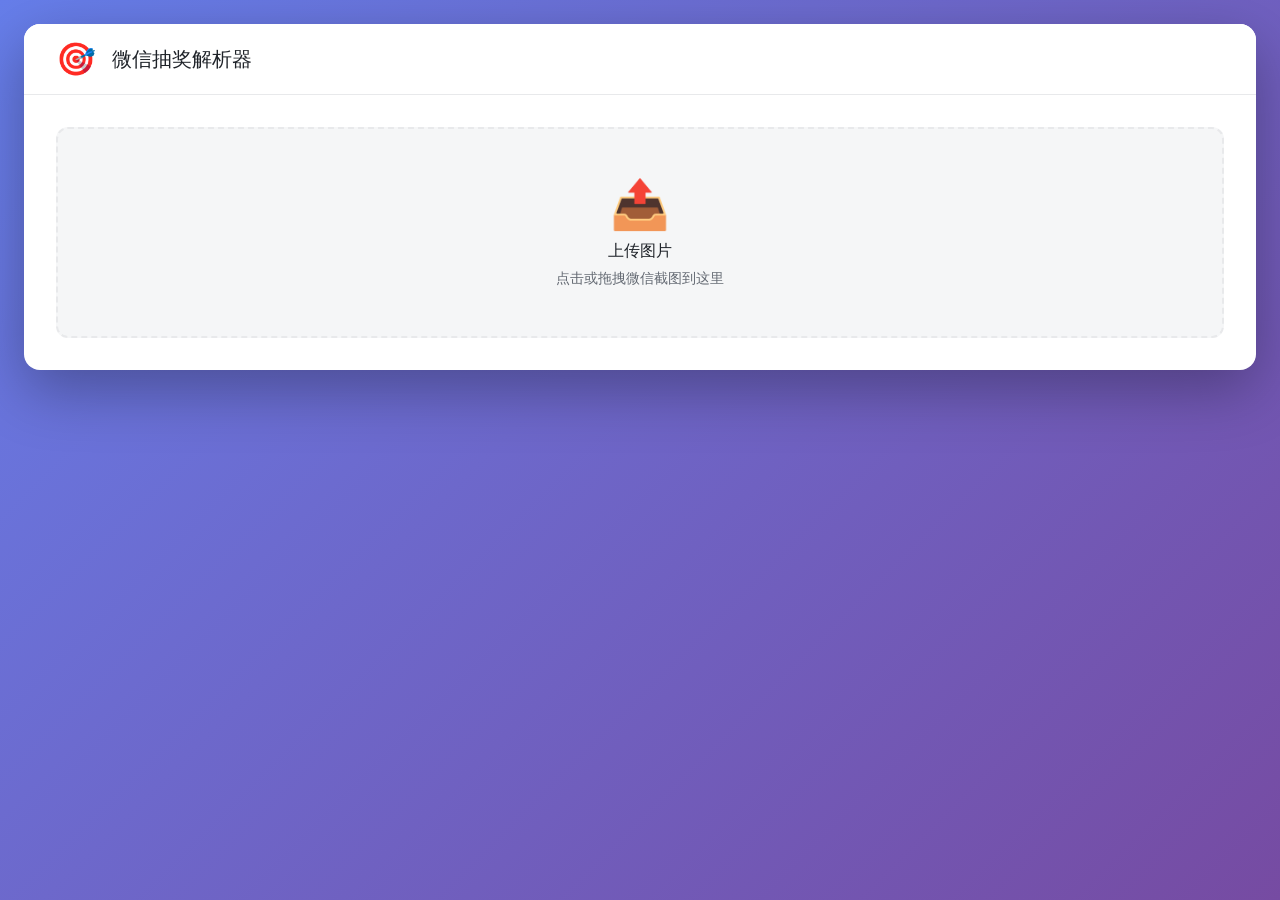
==== templates/index.html @ 7b0d1d84 "feat: initial WeChat lottery parser with OCR and web UI" ====
<!DOCTYPE html>
<html lang="zh-CN">
<head>
    <meta charset="UTF-8">
    <meta name="viewport" content="width=device-width, initial-scale=1.0">
    <title>微信抽奖解析器</title>
    <link rel="stylesheet" href="/static/css/style.css">
</head>
<body>
    <div class="page-container">
        <header class="header">
            <div class="header-left">
                <div class="logo">🎯</div>
                <h1 class="title">微信抽奖解析器</h1>
            </div>
            <div class="header-right">
                <button class="btn-text" id="btn-reupload" style="display: none;">
                    <span>↻</span> 重新上传
                </button>
                <button class="btn-text" id="btn-export" style="display: none;">
                    <span>↓</span> 导出结果
                </button>
            </div>
        </header>

        <main class="main-content">
            <div class="upload-area" id="upload-area">
                <div class="upload-content" id="upload-content">
                    <div class="upload-icon">📤</div>
                    <div class="upload-title">上传图片</div>
                    <div class="upload-subtitle">点击或拖拽微信截图到这里</div>
                </div>
                <div class="upload-progress" id="upload-progress" style="display: none;">
                    <div class="spinner"></div>
                    <div class="progress-text">解析中...</div>
                    <div class="progress-bar">
                        <div class="progress-fill" id="progress-fill"></div>
                    </div>
                </div>
                <input type="file" id="file-input" accept=".png,.jpg,.jpeg" hidden>
            </div>

            <div class="lottery-area" id="lottery-area" style="display: none;">
                <div class="participants-grid" id="participants-grid"></div>
                
                <div class="lottery-controls">
                    <button class="btn-primary" id="btn-lottery">
                        <span>🎲</span> 开始抽奖
                    </button>
                </div>

                <div class="winners-section" id="winners-section" style="display: none;">
                    <div class="section-title">
                        <span>🏆</span> 已中奖者
                    </div>
                    <div class="winners-list" id="winners-list"></div>
                </div>
            </div>

            <div class="status-bar" id="status-bar" style="display: none;">
                <span>参与者: <strong id="total-count">0</strong> 人</span>
                <span>|</span>
                <span>已抽取: <strong id="drawn-count">0</strong> 人</span>
            </div>
        </main>
    </div>

    <div class="winner-modal" id="winner-modal" style="display: none;">
        <div class="modal-backdrop"></div>
        <div class="modal-content">
            <div class="modal-header">
                <div class="celebration">🎉</div>
                <div class="modal-title">恭喜！</div>
            </div>
            <div class="modal-body">
                <div class="winner-avatar">
                    <img id="winner-avatar-img" src="" alt="中奖者头像">
                </div>
                <div class="winner-name" id="winner-name"></div>
                <div class="winner-round" id="winner-round"></div>
            </div>
            <div class="modal-footer">
                <button class="btn-primary" id="btn-continue">继续抽奖</button>
                <button class="btn-secondary" id="btn-view-winners">查看名单</button>
            </div>
        </div>
    </div>

    <div class="error-toast" id="error-toast" style="display: none;">
        <span id="error-message"></span>
    </div>

    <script src="/static/js/app.js"></script>
</body>
</html>
---- static/css/style.css ----
:root {
    --primary-color: #07C160;
    --primary-dark: #06AD56;
    --primary-light: #E8F8EE;
    
    --text-primary: #1F2329;
    --text-secondary: #646A73;
    --border-color: #E8E9EB;
    --bg-light: #F5F6F7;
    
    --success-color: #00B42A;
    --warning-color: #FFAB00;
    --error-color: #F53F3F;
    
    --gold-color: #FFD700;
    --silver-color: #C0C0C0;
    
    --spacing-xs: 4px;
    --spacing-sm: 8px;
    --spacing-md: 16px;
    --spacing-lg: 24px;
    --spacing-xl: 32px;
    --spacing-2xl: 48px;
    
    --radius-sm: 6px;
    --radius-md: 8px;
    --radius-lg: 12px;
    --radius-xl: 16px;
    --radius-full: 50%;
    
    --shadow-sm: 0 2px 8px rgba(0, 0, 0, 0.1);
    --shadow-md: 0 4px 12px rgba(0, 0, 0, 0.15);
    --shadow-lg: 0 20px 60px rgba(0, 0, 0, 0.3);
    
    --font-family: -apple-system, BlinkMacSystemFont, "Segoe UI", "PingFang SC", "Hiragino Sans GB", "Microsoft YaHei", sans-serif;
}

* {
    margin: 0;
    padding: 0;
    box-sizing: border-box;
}

body {
    font-family: var(--font-family);
    background: linear-gradient(135deg, #667eea 0%, #764ba2 100%);
    min-height: 100vh;
    padding: var(--spacing-lg);
}

.page-container {
    max-width: 1400px;
    margin: 0 auto;
    background: white;
    border-radius: var(--radius-xl);
    box-shadow: var(--shadow-lg);
    overflow: hidden;
}

.header {
    display: flex;
    justify-content: space-between;
    align-items: center;
    padding: var(--spacing-md) var(--spacing-xl);
    border-bottom: 1px solid var(--border-color);
    background: white;
}

.header-left {
    display: flex;
    align-items: center;
    gap: var(--spacing-md);
}

.logo {
    font-size: 32px;
}

.title {
    font-size: 20px;
    font-weight: 500;
    color: var(--text-primary);
}

.header-right {
    display: flex;
    gap: var(--spacing-md);
}

.btn-text {
    background: none;
    border: none;
    color: var(--text-secondary);
    font-size: 14px;
    cursor: pointer;
    padding: var(--spacing-sm) var(--spacing-md);
    border-radius: var(--radius-md);
    transition: all 0.2s ease;
}

.btn-text:hover {
    background: var(--bg-light);
    color: var(--text-primary);
}

.btn-text span {
    margin-right: var(--spacing-xs);
}

.main-content {
    padding: var(--spacing-xl);
}

.upload-area {
    border: 2px dashed var(--border-color);
    border-radius: var(--radius-lg);
    padding: var(--spacing-2xl);
    text-align: center;
    cursor: pointer;
    transition: all 0.3s ease;
    background: var(--bg-light);
}

.upload-area:hover {
    border-color: var(--primary-color);
    background: var(--primary-light);
}

.upload-area.dragover {
    border-color: var(--primary-color);
    background: var(--primary-light);
    transform: scale(1.02);
}

.upload-content {
    display: flex;
    flex-direction: column;
    align-items: center;
    gap: var(--spacing-sm);
}

.upload-icon {
    font-size: 48px;
    color: var(--text-secondary);
}

.upload-title {
    font-size: 16px;
    color: var(--text-primary);
    font-weight: 500;
}

.upload-subtitle {
    font-size: 14px;
    color: var(--text-secondary);
}

.upload-progress {
    display: flex;
    flex-direction: column;
    align-items: center;
    gap: var(--spacing-md);
}

.spinner {
    width: 40px;
    height: 40px;
    border: 4px solid var(--border-color);
    border-top-color: var(--primary-color);
    border-radius: 50%;
    animation: spin 1s linear infinite;
}

@keyframes spin {
    to { transform: rotate(360deg); }
}

.progress-text {
    font-size: 16px;
    color: var(--text-primary);
}

.progress-bar {
    width: 300px;
    height: 4px;
    background: var(--border-color);
    border-radius: 2px;
    overflow: hidden;
}

.progress-fill {
    height: 100%;
    background: var(--primary-color);
    width: 0%;
    transition: width 0.3s ease;
}

.lottery-area {
    display: none;
}

.participants-grid {
    display: grid;
    grid-template-columns: repeat(auto-fill, minmax(100px, 1fr));
    gap: var(--spacing-md);
    margin-bottom: var(--spacing-xl);
    padding: var(--spacing-lg);
}

.avatar-card {
    display: flex;
    flex-direction: column;
    align-items: center;
    gap: var(--spacing-sm);
    padding: var(--spacing-md);
    background: white;
    border-radius: var(--radius-lg);
    border: 3px solid transparent;
    transition: all 0.3s ease;
    cursor: default;
}

.avatar-card:hover {
    transform: scale(1.05);
    box-shadow: var(--shadow-md);
    border-color: var(--primary-color);
}

.avatar-card.winner {
    border: 4px solid var(--gold-color);
    box-shadow: 0 0 20px rgba(255, 215, 0, 0.6);
    animation: winner-pulse 2s infinite;
}

.avatar-card.eliminated {
    opacity: 0.4;
    filter: grayscale(80%);
    border: 3px solid var(--silver-color);
}

.avatar-image {
    width: 80px;
    height: 80px;
    border-radius: var(--radius-full);
    object-fit: cover;
    border: 3px solid var(--border-color);
    background: var(--bg-light);
}

.avatar-name {
    font-size: 12px;
    color: var(--text-primary);
    text-align: center;
    max-width: 100%;
    overflow: hidden;
    text-overflow: ellipsis;
    white-space: nowrap;
}

@keyframes winner-pulse {
    0%, 100% { box-shadow: 0 0 20px rgba(255, 215, 0, 0.6); }
    50% { box-shadow: 0 0 30px rgba(255, 215, 0, 0.8); }
}

.lottery-controls {
    display: flex;
    justify-content: center;
    margin: var(--spacing-xl) 0;
}

.btn-primary {
    min-width: 160px;
    height: 48px;
    background: var(--primary-color);
    color: white;
    font-size: 16px;
    font-weight: 500;
    border: none;
    border-radius: 24px;
    cursor: pointer;
    padding: 0 var(--spacing-xl);
    transition: all 0.3s ease;
    display: flex;
    align-items: center;
    justify-content: center;
    gap: var(--spacing-sm);
}

.btn-primary:hover:not(:disabled) {
    background: var(--primary-dark);
    transform: scale(1.02);
    box-shadow: 0 4px 12px rgba(7, 193, 96, 0.4);
}

.btn-primary:active:not(:disabled) {
    transform: scale(0.98);
}

.btn-primary:disabled {
    background: #C8C9CC;
    cursor: not-allowed;
    transform: none;
    box-shadow: none;
}

.btn-primary.loading::after {
    content: '';
    display: inline-block;
    width: 16px;
    height: 16px;
    border: 2px solid white;
    border-top-color: transparent;
    border-radius: 50%;
    animation: spin 1s linear infinite;
    margin-left: var(--spacing-sm);
}

.winners-section {
    background: var(--bg-light);
    border-radius: var(--radius-lg);
    padding: var(--spacing-lg);
    margin-top: var(--spacing-xl);
}

.section-title {
    font-size: 16px;
    font-weight: 500;
    color: var(--text-primary);
    margin-bottom: var(--spacing-md);
    display: flex;
    align-items: center;
    gap: var(--spacing-sm);
}

.winners-list {
    display: flex;
    flex-wrap: wrap;
    gap: var(--spacing-md);
    max-height: 200px;
    overflow-y: auto;
}

.winner-item {
    display: flex;
    flex-direction: column;
    align-items: center;
    gap: var(--spacing-xs);
    padding: var(--spacing-sm);
}

.winner-item .avatar-image {
    width: 48px;
    height: 48px;
}

.winner-item .avatar-name {
    font-size: 10px;
}

.winner-item .round-tag {
    font-size: 10px;
    color: var(--text-secondary);
}

.status-bar {
    display: flex;
    justify-content: center;
    gap: var(--spacing-lg);
    padding: var(--spacing-md);
    background: var(--bg-light);
    border-top: 1px solid var(--border-color);
    font-size: 14px;
    color: var(--text-secondary);
}

.status-bar strong {
    color: var(--text-primary);
}

.winner-modal {
    position: fixed;
    top: 0;
    left: 0;
    width: 100%;
    height: 100%;
    display: flex;
    align-items: center;
    justify-content: center;
    z-index: 1000;
}

.modal-backdrop {
    position: absolute;
    top: 0;
    left: 0;
    width: 100%;
    height: 100%;
    background: rgba(0, 0, 0, 0.5);
}

.modal-content {
    position: relative;
    background: white;
    border-radius: var(--radius-xl);
    padding: var(--spacing-xl);
    width: 400px;
    max-width: 90%;
    text-align: center;
    animation: popup-appear 0.5s cubic-bezier(0.34, 1.56, 0.64, 1);
    box-shadow: var(--shadow-lg);
}

@keyframes popup-appear {
    0% {
        opacity: 0;
        transform: scale(0.5);
    }
    50% {
        transform: scale(1.1);
    }
    100% {
        opacity: 1;
        transform: scale(1);
    }
}

.modal-header {
    margin-bottom: var(--spacing-lg);
}

.celebration {
    font-size: 48px;
    margin-bottom: var(--spacing-md);
}

.modal-title {
    font-size: 28px;
    font-weight: 600;
    color: var(--error-color);
}

.modal-body {
    margin-bottom: var(--spacing-xl);
}

.winner-avatar {
    width: 150px;
    height: 150px;
    margin: 0 auto var(--spacing-lg);
    border: 4px solid var(--gold-color);
    border-radius: var(--radius-full);
    overflow: hidden;
    box-shadow: 0 0 30px rgba(255, 215, 0, 0.6);
}

.winner-avatar img {
    width: 100%;
    height: 100%;
    object-fit: cover;
}

.winner-name {
    font-size: 24px;
    font-weight: 600;
    color: var(--text-primary);
    margin-bottom: var(--spacing-sm);
}

.winner-round {
    font-size: 14px;
    color: var(--text-secondary);
}

.modal-footer {
    display: flex;
    gap: var(--spacing-md);
    justify-content: center;
}

.btn-secondary {
    min-width: 120px;
    height: 48px;
    background: white;
    color: var(--text-primary);
    font-size: 16px;
    font-weight: 500;
    border: 2px solid var(--border-color);
    border-radius: 24px;
    cursor: pointer;
    padding: 0 var(--spacing-xl);
    transition: all 0.3s ease;
}

.btn-secondary:hover {
    border-color: var(--primary-color);
    color: var(--primary-color);
}

.error-toast {
    position: fixed;
    top: 80px;
    left: 50%;
    transform: translateX(-50%);
    background: var(--error-color);
    color: white;
    padding: var(--spacing-md) var(--spacing-lg);
    border-radius: var(--radius-md);
    font-size: 14px;
    box-shadow: 0 4px 12px rgba(245, 63, 63, 0.3);
    animation: slide-down 0.3s ease;
    z-index: 1001;
}

@keyframes slide-down {
    from {
        opacity: 0;
        transform: translateX(-50%) translateY(-20px);
    }
    to {
        opacity: 1;
        transform: translateX(-50%) translateY(0);
    }
}

@keyframes fast-blink {
    0%, 100% { opacity: 1; }
    50% { opacity: 0.3; }
}

.avatar-blinking {
    animation: fast-blink 100ms infinite;
}

@keyframes slow-blink {
    0%, 100% { 
        opacity: 1; 
        transform: scale(1);
    }
    50% { 
        opacity: 0.5; 
        transform: scale(0.95);
    }
}

.avatar-slow-blink {
    animation: slow-blink 400ms ease-in-out;
}

@keyframes explode {
    0% {
        transform: scale(1);
        box-shadow: none;
    }
    50% {
        transform: scale(1.3);
        box-shadow: 0 0 30px rgba(255, 215, 0, 0.8);
    }
    100% {
        transform: scale(1.2);
        box-shadow: 0 0 20px rgba(255, 215, 0, 0.6);
    }
}

.avatar-explode {
    animation: explode 0.5s cubic-bezier(0.34, 1.56, 0.64, 1) forwards;
    border: 4px solid var(--gold-color);
}

@media (max-width: 768px) {
    .page-container {
        border-radius: var(--radius-lg);
    }
    
    .header {
        padding: var(--spacing-md);
        flex-direction: column;
        gap: var(--spacing-md);
    }
    
    .main-content {
        padding: var(--spacing-md);
    }
    
    .participants-grid {
        grid-template-columns: repeat(auto-fill, minmax(80px, 1fr));
        gap: var(--spacing-sm);
    }
    
    .avatar-image {
        width: 60px;
        height: 60px;
    }
    
    .modal-content {
        width: 90%;
        padding: var(--spacing-lg);
    }
    
    .winner-avatar {
        width: 120px;
        height: 120px;
    }
    
    .winner-name {
        font-size: 20px;
    }
    
    .modal-footer {
        flex-direction: column;
    }
    
    .btn-primary, .btn-secondary {
        width: 100%;
    }
}
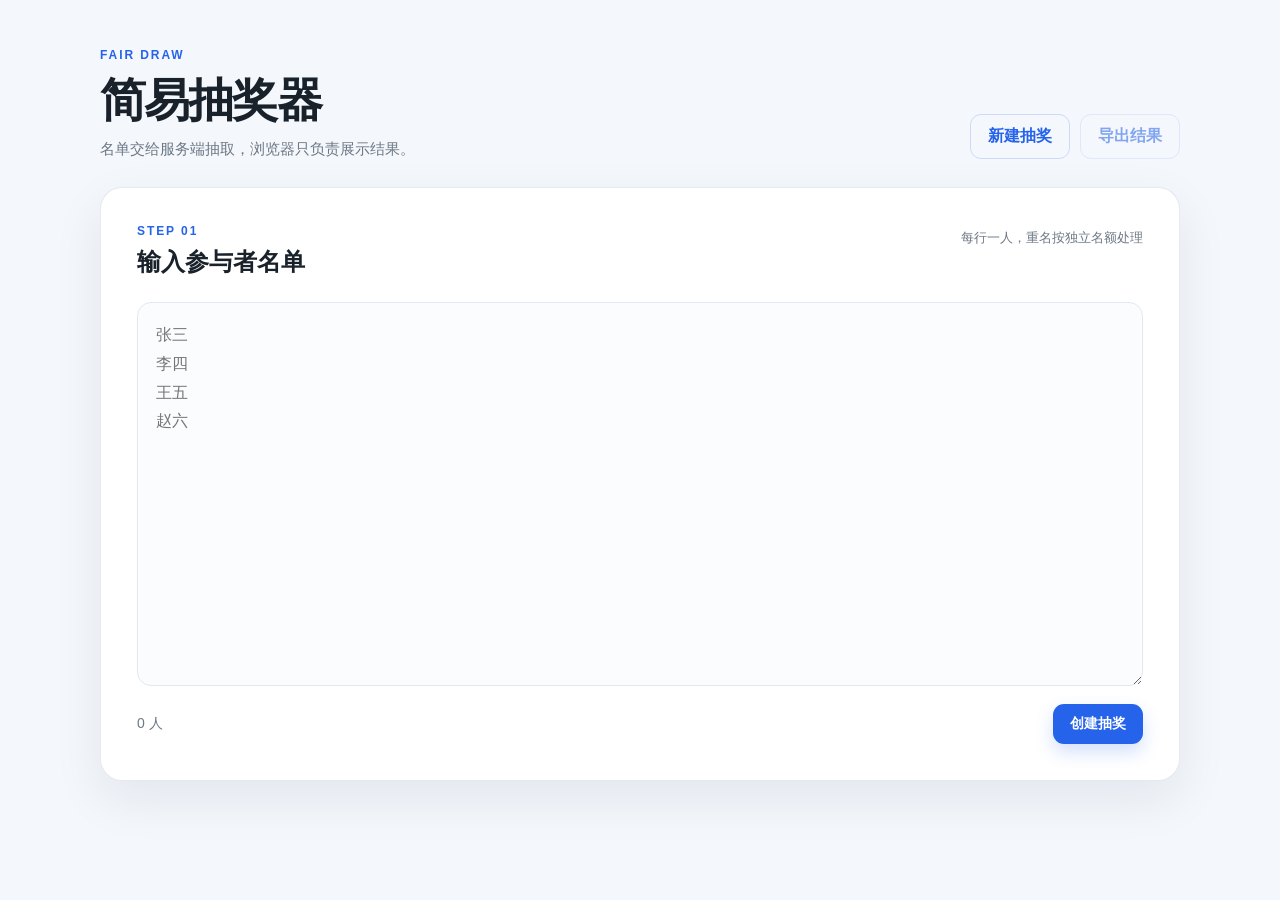
==== commit 91616b94: "重构为纯名单抽奖器并清理旧残留" ====
--- a/templates/index.html
+++ b/templates/index.html
@@ -3,93 +3,87 @@
 <head>
     <meta charset="UTF-8">
     <meta name="viewport" content="width=device-width, initial-scale=1.0">
-    <title>微信抽奖解析器</title>
+    <meta name="description" content="简单、清晰、可重复操作的名单抽奖器">
+    <title>简易抽奖器</title>
     <link rel="stylesheet" href="/static/css/style.css">
 </head>
 <body>
-    <div class="page-container">
-        <header class="header">
-            <div class="header-left">
-                <div class="logo">🎯</div>
-                <h1 class="title">微信抽奖解析器</h1>
+    <main class="app-shell">
+        <header class="app-header">
+            <div>
+                <p class="eyebrow">FAIR DRAW</p>
+                <h1>简易抽奖器</h1>
+                <p class="subtitle">名单交给服务端抽取，浏览器只负责展示结果。</p>
             </div>
-            <div class="header-right">
-                <button class="btn-text" id="btn-reupload" style="display: none;">
-                    <span>↻</span> 重新上传
-                </button>
-                <button class="btn-text" id="btn-export" style="display: none;">
-                    <span>↓</span> 导出结果
-                </button>
+            <div class="header-actions">
+                <button class="button button-ghost" id="new-session-button" type="button">新建抽奖</button>
+                <button class="button button-ghost" id="export-button" type="button" disabled>导出结果</button>
             </div>
         </header>
 
-        <main class="main-content">
-            <div class="upload-area" id="upload-area">
-                <div class="upload-content" id="upload-content">
-                    <div class="upload-icon">📤</div>
-                    <div class="upload-title">上传图片</div>
-                    <div class="upload-subtitle">点击或拖拽微信截图到这里</div>
+        <section class="panel setup-panel" id="setup-panel" aria-labelledby="setup-title">
+            <div class="panel-heading">
+                <div>
+                    <p class="section-kicker">STEP 01</p>
+                    <h2 id="setup-title">输入参与者名单</h2>
                 </div>
-                <div class="upload-progress" id="upload-progress" style="display: none;">
-                    <div class="spinner"></div>
-                    <div class="progress-text">解析中...</div>
-                    <div class="progress-bar">
-                        <div class="progress-fill" id="progress-fill"></div>
-                    </div>
+                <span class="hint">每行一人，重名按独立名额处理</span>
+            </div>
+            <label class="sr-only" for="participant-input">参与者名单</label>
+            <textarea id="participant-input" rows="12" placeholder="张三
+李四
+王五
+赵六"></textarea>
+            <div class="setup-footer">
+                <span id="input-count">0 人</span>
+                <button class="button button-primary" id="create-session-button" type="button">创建抽奖</button>
+            </div>
+        </section>
+
+        <section class="panel lottery-panel hidden" id="lottery-panel" aria-labelledby="lottery-title">
+            <div class="panel-heading">
+                <div>
+                    <p class="section-kicker">STEP 02</p>
+                    <h2 id="lottery-title">开始抽奖</h2>
                 </div>
-                <input type="file" id="file-input" accept=".png,.jpg,.jpeg" hidden>
-            </div>
-
-            <div class="lottery-area" id="lottery-area" style="display: none;">
-                <div class="participants-grid" id="participants-grid"></div>
-                
-                <div class="lottery-controls">
-                    <button class="btn-primary" id="btn-lottery">
-                        <span>🎲</span> 开始抽奖
-                    </button>
-                </div>
-
-                <div class="winners-section" id="winners-section" style="display: none;">
-                    <div class="section-title">
-                        <span>🏆</span> 已中奖者
-                    </div>
-                    <div class="winners-list" id="winners-list"></div>
+                <div class="stats" aria-live="polite">
+                    <span><strong id="total-count">0</strong> 总人数</span>
+                    <span><strong id="remaining-count">0</strong> 待抽取</span>
+                    <span><strong id="drawn-count">0</strong> 已中奖</span>
                 </div>
             </div>
 
-            <div class="status-bar" id="status-bar" style="display: none;">
-                <span>参与者: <strong id="total-count">0</strong> 人</span>
-                <span>|</span>
-                <span>已抽取: <strong id="drawn-count">0</strong> 人</span>
+            <div class="draw-stage" id="draw-stage" aria-live="polite">
+                <div class="draw-stage-label">本轮中奖者</div>
+                <div class="draw-result" id="draw-result">准备开始</div>
+                <div class="draw-round" id="draw-round">输入名单后开始抽奖</div>
             </div>
-        </main>
-    </div>
 
-    <div class="winner-modal" id="winner-modal" style="display: none;">
-        <div class="modal-backdrop"></div>
-        <div class="modal-content">
-            <div class="modal-header">
-                <div class="celebration">🎉</div>
-                <div class="modal-title">恭喜！</div>
+            <div class="lottery-actions">
+                <button class="button button-primary button-large" id="draw-button" type="button">开始抽一人</button>
+                <button class="button button-secondary" id="reset-button" type="button">重置本场</button>
             </div>
-            <div class="modal-body">
-                <div class="winner-avatar">
-                    <img id="winner-avatar-img" src="" alt="中奖者头像">
+
+            <div class="participants-section">
+                <div class="subheading">
+                    <h3>参与者</h3>
+                    <span id="participant-status">等待抽奖</span>
                 </div>
-                <div class="winner-name" id="winner-name"></div>
-                <div class="winner-round" id="winner-round"></div>
+                <div class="participants-grid" id="participants-grid"></div>
             </div>
-            <div class="modal-footer">
-                <button class="btn-primary" id="btn-continue">继续抽奖</button>
-                <button class="btn-secondary" id="btn-view-winners">查看名单</button>
+
+            <div class="history-section">
+                <div class="subheading">
+                    <h3>中奖记录</h3>
+                    <span>按抽取顺序排列</span>
+                </div>
+                <ol class="history-list" id="history-list"></ol>
+                <div class="empty-state" id="history-empty">本场还没有中奖记录</div>
             </div>
-        </div>
-    </div>
+        </section>
+    </main>
 
-    <div class="error-toast" id="error-toast" style="display: none;">
-        <span id="error-message"></span>
-    </div>
-
+    <div class="toast" id="toast" role="status" aria-live="polite"></div>
     <script src="/static/js/app.js"></script>
 </body>
-</html>+</html>
--- a/static/css/style.css
+++ b/static/css/style.css
@@ -1,615 +1,97 @@
 :root {
-    --primary-color: #07C160;
-    --primary-dark: #06AD56;
-    --primary-light: #E8F8EE;
-    
-    --text-primary: #1F2329;
-    --text-secondary: #646A73;
-    --border-color: #E8E9EB;
-    --bg-light: #F5F6F7;
-    
-    --success-color: #00B42A;
-    --warning-color: #FFAB00;
-    --error-color: #F53F3F;
-    
-    --gold-color: #FFD700;
-    --silver-color: #C0C0C0;
-    
-    --spacing-xs: 4px;
-    --spacing-sm: 8px;
-    --spacing-md: 16px;
-    --spacing-lg: 24px;
-    --spacing-xl: 32px;
-    --spacing-2xl: 48px;
-    
-    --radius-sm: 6px;
-    --radius-md: 8px;
-    --radius-lg: 12px;
-    --radius-xl: 16px;
-    --radius-full: 50%;
-    
-    --shadow-sm: 0 2px 8px rgba(0, 0, 0, 0.1);
-    --shadow-md: 0 4px 12px rgba(0, 0, 0, 0.15);
-    --shadow-lg: 0 20px 60px rgba(0, 0, 0, 0.3);
-    
-    --font-family: -apple-system, BlinkMacSystemFont, "Segoe UI", "PingFang SC", "Hiragino Sans GB", "Microsoft YaHei", sans-serif;
+    color-scheme: light;
+    --ink: #19212b;
+    --muted: #6d7885;
+    --line: #e2e8ef;
+    --surface: #ffffff;
+    --background: #f4f7fb;
+    --primary: #2563eb;
+    --primary-dark: #1d4ed8;
+    --primary-soft: #eaf1ff;
+    --success: #0f9f6e;
+    --shadow: 0 18px 50px rgba(30, 54, 86, 0.08);
 }
 
-* {
+* { box-sizing: border-box; }
+
+body {
     margin: 0;
-    padding: 0;
-    box-sizing: border-box;
+    min-width: 320px;
+    background: var(--background);
+    color: var(--ink);
+    font-family: Inter, "PingFang SC", "Microsoft YaHei", sans-serif;
 }
 
-body {
-    font-family: var(--font-family);
-    background: linear-gradient(135deg, #667eea 0%, #764ba2 100%);
-    min-height: 100vh;
-    padding: var(--spacing-lg);
+button, textarea { font: inherit; }
+button { cursor: pointer; }
+button:disabled { cursor: not-allowed; opacity: 0.55; }
+
+.app-shell { width: min(1080px, calc(100% - 32px)); margin: 0 auto; padding: 48px 0 72px; }
+.app-header { display: flex; align-items: flex-end; justify-content: space-between; gap: 24px; margin-bottom: 28px; }
+.eyebrow, .section-kicker { margin: 0 0 8px; color: var(--primary); font-size: 12px; font-weight: 800; letter-spacing: 0.16em; }
+h1, h2, h3, p { margin-top: 0; }
+h1 { margin-bottom: 8px; font-size: clamp(30px, 5vw, 46px); letter-spacing: -0.04em; }
+h2 { margin-bottom: 0; font-size: 24px; }
+h3 { margin: 0; font-size: 17px; }
+.subtitle, .hint, .subheading span { color: var(--muted); }
+.subtitle { margin-bottom: 0; font-size: 15px; }
+.header-actions, .lottery-actions, .setup-footer, .stats { display: flex; align-items: center; gap: 10px; }
+
+.panel { padding: clamp(22px, 4vw, 36px); background: var(--surface); border: 1px solid rgba(226, 232, 239, 0.9); border-radius: 22px; box-shadow: var(--shadow); }
+.panel-heading { display: flex; align-items: flex-start; justify-content: space-between; gap: 20px; margin-bottom: 24px; }
+.hint { padding-top: 5px; font-size: 13px; }
+textarea { display: block; width: 100%; min-height: 260px; padding: 18px; resize: vertical; color: var(--ink); background: #fbfcfe; border: 1px solid var(--line); border-radius: 14px; outline: none; line-height: 1.8; transition: border-color .2s, box-shadow .2s; }
+textarea:focus { border-color: var(--primary); box-shadow: 0 0 0 4px var(--primary-soft); }
+.setup-footer { justify-content: space-between; margin-top: 18px; color: var(--muted); font-size: 14px; }
+
+.button { border: 0; border-radius: 11px; padding: 11px 17px; font-weight: 700; transition: transform .2s, background .2s, box-shadow .2s; }
+.button:hover:not(:disabled) { transform: translateY(-1px); }
+.button-primary { color: white; background: var(--primary); box-shadow: 0 8px 18px rgba(37, 99, 235, .2); }
+.button-primary:hover:not(:disabled) { background: var(--primary-dark); }
+.button-secondary { color: var(--ink); background: #edf1f5; }
+.button-ghost { color: var(--primary); background: transparent; border: 1px solid #cddafb; }
+.button-large { min-width: 190px; padding: 14px 24px; font-size: 16px; }
+
+.hidden { display: none !important; }
+.lottery-panel { margin-top: 24px; }
+.stats { flex-wrap: wrap; justify-content: flex-end; }
+.stats span { padding: 8px 11px; color: var(--muted); background: #f7f9fc; border-radius: 9px; font-size: 13px; }
+.stats strong { color: var(--ink); font-size: 17px; }
+.draw-stage { padding: 36px 20px; text-align: center; background: linear-gradient(135deg, #f3f7ff, #f8fbff); border: 1px solid #dfe9ff; border-radius: 18px; }
+.draw-stage.is-drawing { animation: pulse 0.8s ease-in-out infinite alternate; }
+.draw-stage-label { color: var(--muted); font-size: 13px; }
+.draw-result { min-height: 58px; margin: 8px 0 4px; color: var(--primary-dark); font-size: clamp(34px, 7vw, 58px); font-weight: 850; letter-spacing: -0.04em; overflow-wrap: anywhere; }
+.draw-round { color: var(--muted); font-size: 14px; }
+.lottery-actions { justify-content: center; margin: 22px 0 32px; }
+.participants-section, .history-section { padding-top: 26px; border-top: 1px solid var(--line); }
+.history-section { margin-top: 30px; }
+.subheading { display: flex; justify-content: space-between; align-items: center; gap: 16px; margin-bottom: 14px; }
+.participants-grid { display: grid; grid-template-columns: repeat(auto-fill, minmax(190px, 1fr)); gap: 10px; }
+.participant-card { display: grid; grid-template-columns: 30px 1fr; gap: 2px 10px; padding: 14px; border: 1px solid var(--line); border-radius: 13px; background: #fff; }
+.participant-card.is-winner { color: #7b8794; background: #f7faf9; border-color: #cbe9dc; }
+.participant-index { grid-row: span 2; color: var(--primary); font-size: 13px; font-weight: 800; }
+.participant-name { min-width: 0; overflow: hidden; text-overflow: ellipsis; white-space: nowrap; font-weight: 700; }
+.participant-state { color: var(--muted); font-size: 12px; }
+.history-list { display: grid; gap: 9px; padding: 0; margin: 0; list-style: none; }
+.history-item { display: grid; grid-template-columns: 34px 1fr auto; align-items: center; gap: 12px; padding: 12px 14px; border-radius: 11px; background: #f8fafc; }
+.history-round { display: grid; width: 28px; height: 28px; place-items: center; color: white; background: var(--success); border-radius: 50%; font-size: 13px; font-weight: 800; }
+.history-name { font-weight: 700; }
+.history-item time { color: var(--muted); font-size: 12px; }
+.empty-state { padding: 24px; color: var(--muted); text-align: center; background: #f8fafc; border-radius: 11px; font-size: 14px; }
+.toast { position: fixed; left: 50%; bottom: 28px; z-index: 3; max-width: calc(100% - 32px); padding: 13px 18px; color: white; background: #1f2937; border-radius: 10px; box-shadow: var(--shadow); opacity: 0; transform: translate(-50%, 16px); pointer-events: none; transition: opacity .2s, transform .2s; }
+.toast.is-visible { opacity: 1; transform: translate(-50%, 0); }
+.sr-only { position: absolute; width: 1px; height: 1px; padding: 0; margin: -1px; overflow: hidden; clip: rect(0, 0, 0, 0); white-space: nowrap; border: 0; }
+
+@keyframes pulse { from { transform: scale(1); } to { transform: scale(1.01); } }
+
+@media (max-width: 700px) {
+    .app-shell { width: min(100% - 20px, 640px); padding-top: 24px; }
+    .app-header, .panel-heading { flex-direction: column; align-items: stretch; }
+    .header-actions, .stats { justify-content: flex-start; }
+    .header-actions .button { flex: 1; }
+    .hint { padding-top: 0; }
+    .lottery-actions { flex-direction: column; }
+    .button-large, .lottery-actions .button { width: 100%; }
+    .history-item { grid-template-columns: 34px 1fr; }
+    .history-item time { grid-column: 2; }
 }
-
-.page-container {
-    max-width: 1400px;
-    margin: 0 auto;
-    background: white;
-    border-radius: var(--radius-xl);
-    box-shadow: var(--shadow-lg);
-    overflow: hidden;
-}
-
-.header {
-    display: flex;
-    justify-content: space-between;
-    align-items: center;
-    padding: var(--spacing-md) var(--spacing-xl);
-    border-bottom: 1px solid var(--border-color);
-    background: white;
-}
-
-.header-left {
-    display: flex;
-    align-items: center;
-    gap: var(--spacing-md);
-}
-
-.logo {
-    font-size: 32px;
-}
-
-.title {
-    font-size: 20px;
-    font-weight: 500;
-    color: var(--text-primary);
-}
-
-.header-right {
-    display: flex;
-    gap: var(--spacing-md);
-}
-
-.btn-text {
-    background: none;
-    border: none;
-    color: var(--text-secondary);
-    font-size: 14px;
-    cursor: pointer;
-    padding: var(--spacing-sm) var(--spacing-md);
-    border-radius: var(--radius-md);
-    transition: all 0.2s ease;
-}
-
-.btn-text:hover {
-    background: var(--bg-light);
-    color: var(--text-primary);
-}
-
-.btn-text span {
-    margin-right: var(--spacing-xs);
-}
-
-.main-content {
-    padding: var(--spacing-xl);
-}
-
-.upload-area {
-    border: 2px dashed var(--border-color);
-    border-radius: var(--radius-lg);
-    padding: var(--spacing-2xl);
-    text-align: center;
-    cursor: pointer;
-    transition: all 0.3s ease;
-    background: var(--bg-light);
-}
-
-.upload-area:hover {
-    border-color: var(--primary-color);
-    background: var(--primary-light);
-}
-
-.upload-area.dragover {
-    border-color: var(--primary-color);
-    background: var(--primary-light);
-    transform: scale(1.02);
-}
-
-.upload-content {
-    display: flex;
-    flex-direction: column;
-    align-items: center;
-    gap: var(--spacing-sm);
-}
-
-.upload-icon {
-    font-size: 48px;
-    color: var(--text-secondary);
-}
-
-.upload-title {
-    font-size: 16px;
-    color: var(--text-primary);
-    font-weight: 500;
-}
-
-.upload-subtitle {
-    font-size: 14px;
-    color: var(--text-secondary);
-}
-
-.upload-progress {
-    display: flex;
-    flex-direction: column;
-    align-items: center;
-    gap: var(--spacing-md);
-}
-
-.spinner {
-    width: 40px;
-    height: 40px;
-    border: 4px solid var(--border-color);
-    border-top-color: var(--primary-color);
-    border-radius: 50%;
-    animation: spin 1s linear infinite;
-}
-
-@keyframes spin {
-    to { transform: rotate(360deg); }
-}
-
-.progress-text {
-    font-size: 16px;
-    color: var(--text-primary);
-}
-
-.progress-bar {
-    width: 300px;
-    height: 4px;
-    background: var(--border-color);
-    border-radius: 2px;
-    overflow: hidden;
-}
-
-.progress-fill {
-    height: 100%;
-    background: var(--primary-color);
-    width: 0%;
-    transition: width 0.3s ease;
-}
-
-.lottery-area {
-    display: none;
-}
-
-.participants-grid {
-    display: grid;
-    grid-template-columns: repeat(auto-fill, minmax(100px, 1fr));
-    gap: var(--spacing-md);
-    margin-bottom: var(--spacing-xl);
-    padding: var(--spacing-lg);
-}
-
-.avatar-card {
-    display: flex;
-    flex-direction: column;
-    align-items: center;
-    gap: var(--spacing-sm);
-    padding: var(--spacing-md);
-    background: white;
-    border-radius: var(--radius-lg);
-    border: 3px solid transparent;
-    transition: all 0.3s ease;
-    cursor: default;
-}
-
-.avatar-card:hover {
-    transform: scale(1.05);
-    box-shadow: var(--shadow-md);
-    border-color: var(--primary-color);
-}
-
-.avatar-card.winner {
-    border: 4px solid var(--gold-color);
-    box-shadow: 0 0 20px rgba(255, 215, 0, 0.6);
-    animation: winner-pulse 2s infinite;
-}
-
-.avatar-card.eliminated {
-    opacity: 0.4;
-    filter: grayscale(80%);
-    border: 3px solid var(--silver-color);
-}
-
-.avatar-image {
-    width: 80px;
-    height: 80px;
-    border-radius: var(--radius-full);
-    object-fit: cover;
-    border: 3px solid var(--border-color);
-    background: var(--bg-light);
-}
-
-.avatar-name {
-    font-size: 12px;
-    color: var(--text-primary);
-    text-align: center;
-    max-width: 100%;
-    overflow: hidden;
-    text-overflow: ellipsis;
-    white-space: nowrap;
-}
-
-@keyframes winner-pulse {
-    0%, 100% { box-shadow: 0 0 20px rgba(255, 215, 0, 0.6); }
-    50% { box-shadow: 0 0 30px rgba(255, 215, 0, 0.8); }
-}
-
-.lottery-controls {
-    display: flex;
-    justify-content: center;
-    margin: var(--spacing-xl) 0;
-}
-
-.btn-primary {
-    min-width: 160px;
-    height: 48px;
-    background: var(--primary-color);
-    color: white;
-    font-size: 16px;
-    font-weight: 500;
-    border: none;
-    border-radius: 24px;
-    cursor: pointer;
-    padding: 0 var(--spacing-xl);
-    transition: all 0.3s ease;
-    display: flex;
-    align-items: center;
-    justify-content: center;
-    gap: var(--spacing-sm);
-}
-
-.btn-primary:hover:not(:disabled) {
-    background: var(--primary-dark);
-    transform: scale(1.02);
-    box-shadow: 0 4px 12px rgba(7, 193, 96, 0.4);
-}
-
-.btn-primary:active:not(:disabled) {
-    transform: scale(0.98);
-}
-
-.btn-primary:disabled {
-    background: #C8C9CC;
-    cursor: not-allowed;
-    transform: none;
-    box-shadow: none;
-}
-
-.btn-primary.loading::after {
-    content: '';
-    display: inline-block;
-    width: 16px;
-    height: 16px;
-    border: 2px solid white;
-    border-top-color: transparent;
-    border-radius: 50%;
-    animation: spin 1s linear infinite;
-    margin-left: var(--spacing-sm);
-}
-
-.winners-section {
-    background: var(--bg-light);
-    border-radius: var(--radius-lg);
-    padding: var(--spacing-lg);
-    margin-top: var(--spacing-xl);
-}
-
-.section-title {
-    font-size: 16px;
-    font-weight: 500;
-    color: var(--text-primary);
-    margin-bottom: var(--spacing-md);
-    display: flex;
-    align-items: center;
-    gap: var(--spacing-sm);
-}
-
-.winners-list {
-    display: flex;
-    flex-wrap: wrap;
-    gap: var(--spacing-md);
-    max-height: 200px;
-    overflow-y: auto;
-}
-
-.winner-item {
-    display: flex;
-    flex-direction: column;
-    align-items: center;
-    gap: var(--spacing-xs);
-    padding: var(--spacing-sm);
-}
-
-.winner-item .avatar-image {
-    width: 48px;
-    height: 48px;
-}
-
-.winner-item .avatar-name {
-    font-size: 10px;
-}
-
-.winner-item .round-tag {
-    font-size: 10px;
-    color: var(--text-secondary);
-}
-
-.status-bar {
-    display: flex;
-    justify-content: center;
-    gap: var(--spacing-lg);
-    padding: var(--spacing-md);
-    background: var(--bg-light);
-    border-top: 1px solid var(--border-color);
-    font-size: 14px;
-    color: var(--text-secondary);
-}
-
-.status-bar strong {
-    color: var(--text-primary);
-}
-
-.winner-modal {
-    position: fixed;
-    top: 0;
-    left: 0;
-    width: 100%;
-    height: 100%;
-    display: flex;
-    align-items: center;
-    justify-content: center;
-    z-index: 1000;
-}
-
-.modal-backdrop {
-    position: absolute;
-    top: 0;
-    left: 0;
-    width: 100%;
-    height: 100%;
-    background: rgba(0, 0, 0, 0.5);
-}
-
-.modal-content {
-    position: relative;
-    background: white;
-    border-radius: var(--radius-xl);
-    padding: var(--spacing-xl);
-    width: 400px;
-    max-width: 90%;
-    text-align: center;
-    animation: popup-appear 0.5s cubic-bezier(0.34, 1.56, 0.64, 1);
-    box-shadow: var(--shadow-lg);
-}
-
-@keyframes popup-appear {
-    0% {
-        opacity: 0;
-        transform: scale(0.5);
-    }
-    50% {
-        transform: scale(1.1);
-    }
-    100% {
-        opacity: 1;
-        transform: scale(1);
-    }
-}
-
-.modal-header {
-    margin-bottom: var(--spacing-lg);
-}
-
-.celebration {
-    font-size: 48px;
-    margin-bottom: var(--spacing-md);
-}
-
-.modal-title {
-    font-size: 28px;
-    font-weight: 600;
-    color: var(--error-color);
-}
-
-.modal-body {
-    margin-bottom: var(--spacing-xl);
-}
-
-.winner-avatar {
-    width: 150px;
-    height: 150px;
-    margin: 0 auto var(--spacing-lg);
-    border: 4px solid var(--gold-color);
-    border-radius: var(--radius-full);
-    overflow: hidden;
-    box-shadow: 0 0 30px rgba(255, 215, 0, 0.6);
-}
-
-.winner-avatar img {
-    width: 100%;
-    height: 100%;
-    object-fit: cover;
-}
-
-.winner-name {
-    font-size: 24px;
-    font-weight: 600;
-    color: var(--text-primary);
-    margin-bottom: var(--spacing-sm);
-}
-
-.winner-round {
-    font-size: 14px;
-    color: var(--text-secondary);
-}
-
-.modal-footer {
-    display: flex;
-    gap: var(--spacing-md);
-    justify-content: center;
-}
-
-.btn-secondary {
-    min-width: 120px;
-    height: 48px;
-    background: white;
-    color: var(--text-primary);
-    font-size: 16px;
-    font-weight: 500;
-    border: 2px solid var(--border-color);
-    border-radius: 24px;
-    cursor: pointer;
-    padding: 0 var(--spacing-xl);
-    transition: all 0.3s ease;
-}
-
-.btn-secondary:hover {
-    border-color: var(--primary-color);
-    color: var(--primary-color);
-}
-
-.error-toast {
-    position: fixed;
-    top: 80px;
-    left: 50%;
-    transform: translateX(-50%);
-    background: var(--error-color);
-    color: white;
-    padding: var(--spacing-md) var(--spacing-lg);
-    border-radius: var(--radius-md);
-    font-size: 14px;
-    box-shadow: 0 4px 12px rgba(245, 63, 63, 0.3);
-    animation: slide-down 0.3s ease;
-    z-index: 1001;
-}
-
-@keyframes slide-down {
-    from {
-        opacity: 0;
-        transform: translateX(-50%) translateY(-20px);
-    }
-    to {
-        opacity: 1;
-        transform: translateX(-50%) translateY(0);
-    }
-}
-
-@keyframes fast-blink {
-    0%, 100% { opacity: 1; }
-    50% { opacity: 0.3; }
-}
-
-.avatar-blinking {
-    animation: fast-blink 100ms infinite;
-}
-
-@keyframes slow-blink {
-    0%, 100% { 
-        opacity: 1; 
-        transform: scale(1);
-    }
-    50% { 
-        opacity: 0.5; 
-        transform: scale(0.95);
-    }
-}
-
-.avatar-slow-blink {
-    animation: slow-blink 400ms ease-in-out;
-}
-
-@keyframes explode {
-    0% {
-        transform: scale(1);
-        box-shadow: none;
-    }
-    50% {
-        transform: scale(1.3);
-        box-shadow: 0 0 30px rgba(255, 215, 0, 0.8);
-    }
-    100% {
-        transform: scale(1.2);
-        box-shadow: 0 0 20px rgba(255, 215, 0, 0.6);
-    }
-}
-
-.avatar-explode {
-    animation: explode 0.5s cubic-bezier(0.34, 1.56, 0.64, 1) forwards;
-    border: 4px solid var(--gold-color);
-}
-
-@media (max-width: 768px) {
-    .page-container {
-        border-radius: var(--radius-lg);
-    }
-    
-    .header {
-        padding: var(--spacing-md);
-        flex-direction: column;
-        gap: var(--spacing-md);
-    }
-    
-    .main-content {
-        padding: var(--spacing-md);
-    }
-    
-    .participants-grid {
-        grid-template-columns: repeat(auto-fill, minmax(80px, 1fr));
-        gap: var(--spacing-sm);
-    }
-    
-    .avatar-image {
-        width: 60px;
-        height: 60px;
-    }
-    
-    .modal-content {
-        width: 90%;
-        padding: var(--spacing-lg);
-    }
-    
-    .winner-avatar {
-        width: 120px;
-        height: 120px;
-    }
-    
-    .winner-name {
-        font-size: 20px;
-    }
-    
-    .modal-footer {
-        flex-direction: column;
-    }
-    
-    .btn-primary, .btn-secondary {
-        width: 100%;
-    }
-}
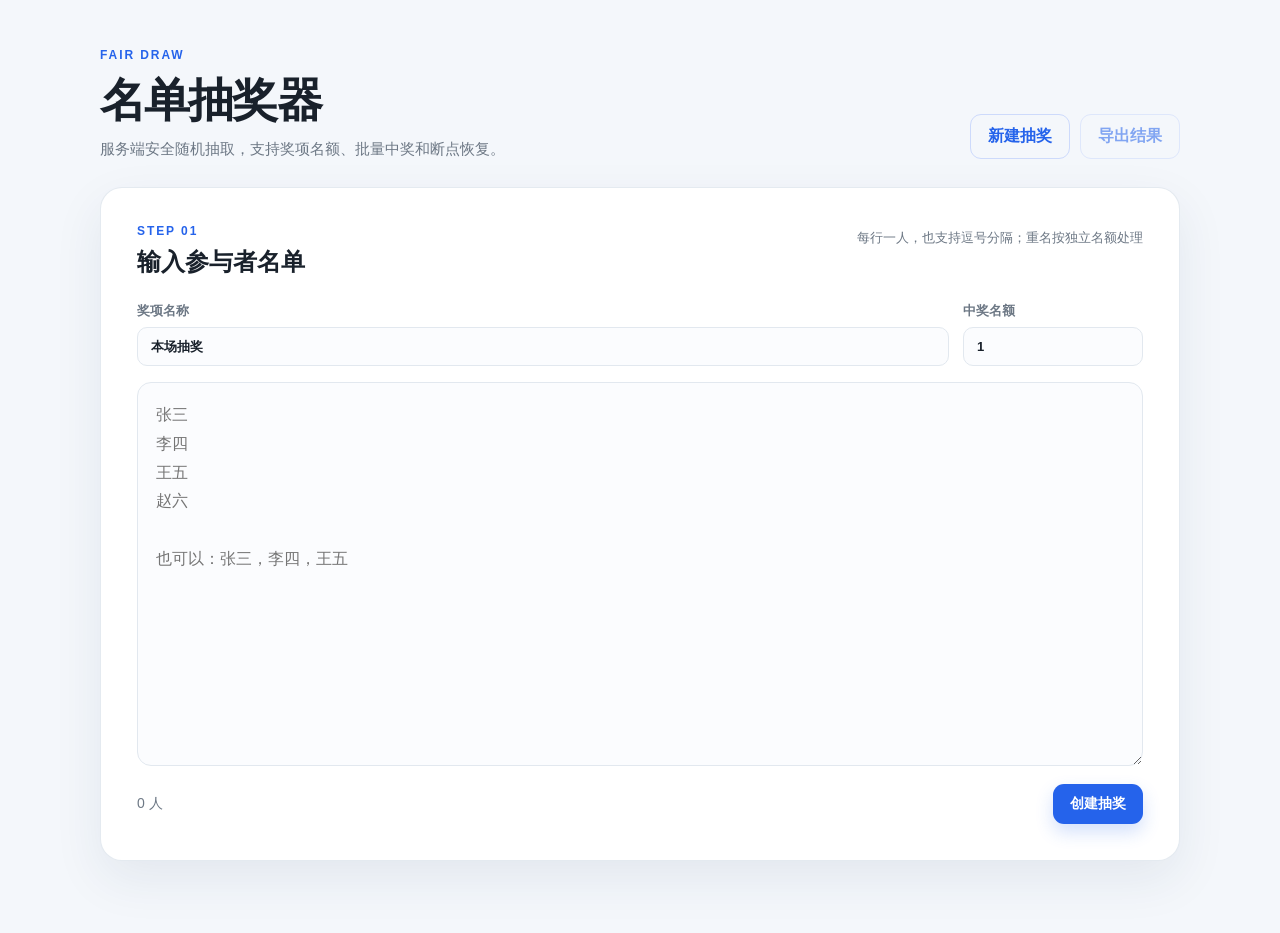
==== commit 39cab295: "优化纯名单抽奖器并增加持久化" ====
--- a/templates/index.html
+++ b/templates/index.html
@@ -3,8 +3,8 @@
 <head>
     <meta charset="UTF-8">
     <meta name="viewport" content="width=device-width, initial-scale=1.0">
-    <meta name="description" content="简单、清晰、可重复操作的名单抽奖器">
-    <title>简易抽奖器</title>
+    <meta name="description" content="支持奖项配置、批量抽取和断点恢复的名单抽奖器">
+    <title>名单抽奖器</title>
     <link rel="stylesheet" href="/static/css/style.css">
 </head>
 <body>
@@ -12,8 +12,8 @@
         <header class="app-header">
             <div>
                 <p class="eyebrow">FAIR DRAW</p>
-                <h1>简易抽奖器</h1>
-                <p class="subtitle">名单交给服务端抽取，浏览器只负责展示结果。</p>
+                <h1>名单抽奖器</h1>
+                <p class="subtitle">服务端安全随机抽取，支持奖项名额、批量中奖和断点恢复。</p>
             </div>
             <div class="header-actions">
                 <button class="button button-ghost" id="new-session-button" type="button">新建抽奖</button>
@@ -27,13 +27,25 @@
                     <p class="section-kicker">STEP 01</p>
                     <h2 id="setup-title">输入参与者名单</h2>
                 </div>
-                <span class="hint">每行一人，重名按独立名额处理</span>
+                <span class="hint">每行一人，也支持逗号分隔；重名按独立名额处理</span>
+            </div>
+            <div class="config-grid">
+                <label class="field">
+                    <span>奖项名称</span>
+                    <input id="prize-name" type="text" maxlength="100" value="本场抽奖" placeholder="例如：一等奖">
+                </label>
+                <label class="field">
+                    <span>中奖名额</span>
+                    <input id="winner-count" type="number" min="1" max="1000" value="1">
+                </label>
             </div>
             <label class="sr-only" for="participant-input">参与者名单</label>
             <textarea id="participant-input" rows="12" placeholder="张三
 李四
 王五
-赵六"></textarea>
+赵六
+
+也可以：张三，李四，王五"></textarea>
             <div class="setup-footer">
                 <span id="input-count">0 人</span>
                 <button class="button button-primary" id="create-session-button" type="button">创建抽奖</button>
@@ -50,6 +62,7 @@
                     <span><strong id="total-count">0</strong> 总人数</span>
                     <span><strong id="remaining-count">0</strong> 待抽取</span>
                     <span><strong id="drawn-count">0</strong> 已中奖</span>
+                    <span><strong id="slot-count">0</strong> 剩余名额</span>
                 </div>
             </div>
 
@@ -60,7 +73,12 @@
             </div>
 
             <div class="lottery-actions">
-                <button class="button button-primary button-large" id="draw-button" type="button">开始抽一人</button>
+                <label class="draw-count-control">
+                    <span>本次抽取</span>
+                    <input id="draw-count" type="number" min="1" max="100" value="1">
+                    <span>人</span>
+                </label>
+                <button class="button button-primary button-large" id="draw-button" type="button">开始抽取</button>
                 <button class="button button-secondary" id="reset-button" type="button">重置本场</button>
             </div>
 
--- a/static/css/style.css
+++ b/static/css/style.css
@@ -23,6 +23,7 @@
 }
 
 button, textarea { font: inherit; }
+input { font: inherit; }
 button { cursor: pointer; }
 button:disabled { cursor: not-allowed; opacity: 0.55; }
 
@@ -42,6 +43,10 @@
 .hint { padding-top: 5px; font-size: 13px; }
 textarea { display: block; width: 100%; min-height: 260px; padding: 18px; resize: vertical; color: var(--ink); background: #fbfcfe; border: 1px solid var(--line); border-radius: 14px; outline: none; line-height: 1.8; transition: border-color .2s, box-shadow .2s; }
 textarea:focus { border-color: var(--primary); box-shadow: 0 0 0 4px var(--primary-soft); }
+.config-grid { display: grid; grid-template-columns: minmax(0, 1fr) 180px; gap: 14px; margin-bottom: 16px; }
+.field { display: grid; gap: 7px; color: var(--muted); font-size: 13px; font-weight: 700; }
+.field input, .draw-count-control input { width: 100%; padding: 11px 13px; color: var(--ink); background: #fbfcfe; border: 1px solid var(--line); border-radius: 10px; outline: none; }
+.field input:focus, .draw-count-control input:focus { border-color: var(--primary); box-shadow: 0 0 0 4px var(--primary-soft); }
 .setup-footer { justify-content: space-between; margin-top: 18px; color: var(--muted); font-size: 14px; }
 
 .button { border: 0; border-radius: 11px; padding: 11px 17px; font-weight: 700; transition: transform .2s, background .2s, box-shadow .2s; }
@@ -62,7 +67,10 @@
 .draw-stage-label { color: var(--muted); font-size: 13px; }
 .draw-result { min-height: 58px; margin: 8px 0 4px; color: var(--primary-dark); font-size: clamp(34px, 7vw, 58px); font-weight: 850; letter-spacing: -0.04em; overflow-wrap: anywhere; }
 .draw-round { color: var(--muted); font-size: 14px; }
-.lottery-actions { justify-content: center; margin: 22px 0 32px; }
+.winner-chip { display: inline-block; margin: 4px 6px; padding: 5px 12px; color: var(--primary-dark); background: #dce8ff; border-radius: 999px; font-size: .72em; vertical-align: middle; }
+.lottery-actions { justify-content: center; flex-wrap: wrap; margin: 22px 0 32px; }
+.draw-count-control { display: inline-flex; align-items: center; gap: 8px; color: var(--muted); font-size: 14px; font-weight: 700; }
+.draw-count-control input { width: 78px; text-align: center; }
 .participants-section, .history-section { padding-top: 26px; border-top: 1px solid var(--line); }
 .history-section { margin-top: 30px; }
 .subheading { display: flex; justify-content: space-between; align-items: center; gap: 16px; margin-bottom: 14px; }
@@ -90,6 +98,7 @@
     .header-actions, .stats { justify-content: flex-start; }
     .header-actions .button { flex: 1; }
     .hint { padding-top: 0; }
+    .config-grid { grid-template-columns: 1fr; }
     .lottery-actions { flex-direction: column; }
     .button-large, .lottery-actions .button { width: 100%; }
     .history-item { grid-template-columns: 34px 1fr; }
